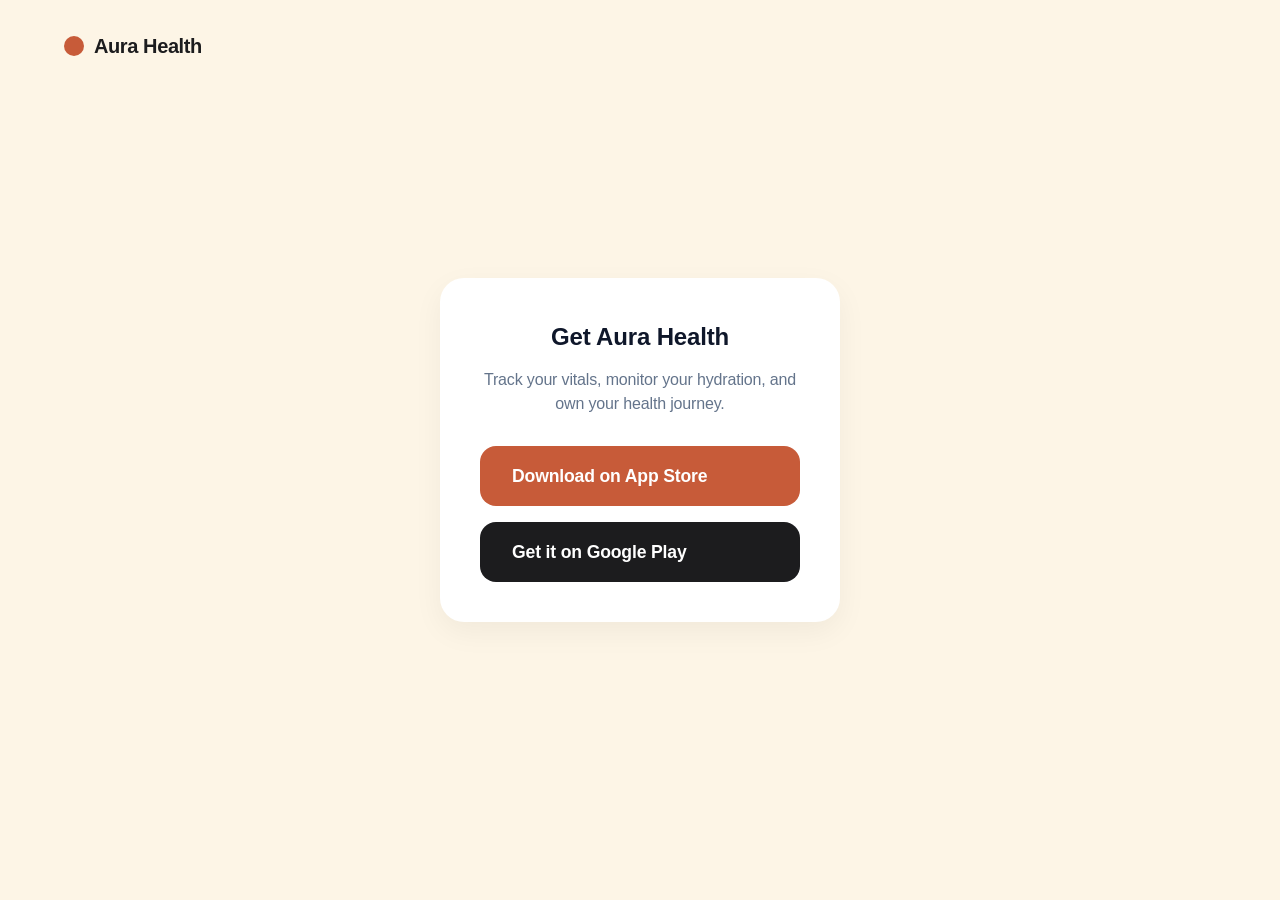
==== download/index.html @ fc2faf88 "Upgrade marketing homepage, add CSS mobile mockup, and implement smart redirection route - Restructu" ====
<!DOCTYPE html>
<html lang="en">
<head>
    <meta charset="UTF-8">
    <meta name="viewport" content="width=device-width, initial-scale=1.0">
    <title>Download Aura Health</title>
    <link rel="stylesheet" href="../index.css">
    <script>
      (function redirectBasedOnDevice() {
        const userAgent = navigator.userAgent || navigator.vendor || window.opera;
        const iosLink = "https://apps.apple.com/us/app/aura-fit-health/id6768627273"; // Replace with actual Apple ID
        const androidLink = "https://play.google.com/store/apps/details?id=com.synapsefitapp";

        if (/iPad|iPhone|iPod/.test(userAgent) && !window.MSStream) {
          window.location.replace(iosLink);
        } else if (/android/i.test(userAgent)) {
          window.location.replace(androidLink);
        }
      })();
    </script>
    <style>
        body { display: flex; justify-content: center; align-items: center; height: 100vh; background-color: #FDF5E6; font-family: 'Inter', sans-serif; margin: 0; }
        .download-card { background: white; padding: 40px; border-radius: 24px; box-shadow: 0 10px 30px rgba(0,0,0,0.05); text-align: center; max-width: 400px; }
        .download-card h1 { color: #0F172A; font-size: 24px; margin-bottom: 12px; }
        .download-card p { color: #64748B; margin-bottom: 30px; line-height: 1.5; }
        .btn-row { display: flex; flex-direction: column; gap: 16px; }
    </style>
</head>
<body>
    <div style="position: absolute; top: 30px; left: 5%;">
        <a href="../index.html" class="logo" style="text-decoration: none;">
            <div class="logo-circle"></div>
            Aura Health
        </a>
    </div>

    <div class="download-card">
        <h1>Get Aura Health</h1>
        <p>Track your vitals, monitor your hydration, and own your health journey.</p>
        <div class="btn-row">
            <a href="https://apps.apple.com/us/app/aura-fit-health/id6768627273" class="app-store-btn ios">Download on App Store</a>
            <a href="https://play.google.com/store/apps/details?id=com.synapsefitapp" class="app-store-btn android">Get it on Google Play</a>
        </div>
    </div>
</body>
</html>
---- index.css ----
:root {
    --color-terracotta: #C75B39; /* Warm terracotta brown */
    --color-peach: #F5C6AA; /* Soft peach neutral */
    --color-charcoal: #1C1C1E; /* Rich deep charcoal */
    --color-eucalyptus: #6B8E23; /* Eucalyptus green */
    --bg-color: #FDFBF7; /* Light subtle background */
    --text-color: var(--color-charcoal);
    --glass-bg: rgba(255, 255, 255, 0.45);
    --glass-border: rgba(255, 255, 255, 0.3);
    --shadow-subtle: 0 4px 20px rgba(0, 0, 0, 0.04);
    --font-family: 'Inter', -apple-system, BlinkMacSystemFont, "Segoe UI", Roboto, sans-serif;
    --accent-color: var(--color-terracotta);
}

* {
    margin: 0;
    padding: 0;
    box-sizing: border-box;
}

body {
    font-family: var(--font-family);
    background-color: var(--bg-color);
    color: var(--text-color);
    line-height: 1.6;
    display: flex;
    flex-direction: column;
    min-height: 100vh;
    -webkit-font-smoothing: antialiased;
    -moz-osx-font-smoothing: grayscale;
    letter-spacing: -0.01em;
}

.container {
    width: 100%;
    max-width: 1440px;
    margin: 0 auto;
    padding: 0 5%;
}

/* Header / Top Navigation */
.top-nav {
    position: absolute;
    top: 0;
    left: 0;
    width: 100%;
    padding: 24px 0;
    z-index: 100;
}

.nav-container {
    display: flex;
    align-items: center;
    justify-content: flex-start;
}

.logo {
    font-size: 1.25rem;
    font-weight: 800;
    color: var(--text-color);
    text-decoration: none;
    display: flex;
    align-items: center;
    gap: 10px;
    letter-spacing: -0.02em;
}

.logo-circle {
    width: 20px;
    height: 20px;
    border-radius: 50%;
    background-color: var(--accent-color);
}

/* Hero Section */
.hero-section {
    padding: 40px 0;
    background: radial-gradient(circle at top left, rgba(245, 198, 170, 0.15), transparent 40%),
                radial-gradient(circle at top right, rgba(199, 91, 57, 0.1), transparent 40%),
                radial-gradient(circle at bottom, rgba(245, 198, 170, 0.1), transparent 50%),
                var(--bg-color);
}

.hero-section .container {
    display: flex;
    flex-direction: row;
    align-items: center;
    justify-content: space-between;
    min-height: 60vh;
    gap: 40px;
    padding: 100px 5% 60px 5%;
}

.hero-text-col {
    flex: 1.2;
    max-width: 680px;
    text-align: left;
}

.hero-visual-col {
    flex: 0.8;
    display: flex;
    justify-content: flex-end;
    align-items: center;
}

.hero-section h1 {
    font-size: 4rem;
    font-weight: 800;
    line-height: 1.1;
    margin-bottom: 24px;
    letter-spacing: -0.03em;
    color: var(--color-charcoal);
}

.hero-section p {
    font-size: 1.25rem;
    color: #5C4A4A;
    margin-bottom: 40px;
    max-width: 580px;
    line-height: 1.7;
}

.cta-buttons {
    display: flex;
    gap: 20px;
    justify-content: flex-start;
    flex-wrap: wrap;
}

.app-store-btn {
    padding: 16px 32px;
    border-radius: 16px;
    font-weight: 600;
    text-decoration: none;
    transition: transform 0.2s, background-color 0.2s;
    font-size: 1.1rem;
    display: inline-flex;
    align-items: center;
    gap: 12px;
    color: #fff;
}

.app-store-btn.ios {
    background-color: var(--color-terracotta);
}

.app-store-btn.ios:hover {
    background-color: #B34B29;
    transform: translateY(-2px);
}

.app-store-btn.android {
    background-color: var(--color-charcoal);
}

.app-store-btn.android:hover {
    background-color: #2C2C2E;
    transform: translateY(-2px);
}

.store-icon {
    width: 24px;
    height: 24px;
}

/* CSS Device Mockup */
.css-device-frame {
    width: 300px;
    height: 600px;
    border-radius: 40px;
    border: 12px solid #1E293B;
    box-shadow: 0 25px 50px rgba(0,0,0,0.1);
    position: relative;
    background: #FAFAFA;
    overflow: hidden;
    display: flex;
    flex-direction: column;
}

.css-device-notch {
    position: absolute;
    top: 0;
    left: 50%;
    transform: translateX(-50%);
    width: 120px;
    height: 20px;
    border-bottom-left-radius: 16px;
    border-bottom-right-radius: 16px;
    background: #1E293B;
    z-index: 10;
}

.css-device-screen {
    flex: 1;
    padding: 40px 20px 20px 20px;
    background: #FDFBF7;
    display: flex;
    flex-direction: column;
    justify-content: space-between;
}

/* Dashboard Widget inside CSS Device */
.dashboard-greeting {
    font-size: 1.1rem;
    font-weight: 700;
    color: var(--color-charcoal);
    text-align: left;
    margin-top: 10px;
    margin-bottom: 20px;
}

.dashboard-goal-widget {
    position: relative;
    display: flex;
    flex-direction: column;
    align-items: center;
    justify-content: center;
    margin: 20px 0;
}

.progress-ring {
    transform: rotate(-90deg);
}

.progress-ring__circle {
    stroke-dashoffset: 0;
    transition: stroke-dashoffset 0.35s;
    transform-origin: 50% 50%;
}

.goal-text {
    position: absolute;
    top: 50%;
    left: 50%;
    transform: translate(-50%, -50%);
    text-align: center;
    display: flex;
    flex-direction: column;
    align-items: center;
}

.goal-percentage {
    font-size: 1.8rem;
    font-weight: 800;
    color: var(--color-charcoal);
    line-height: 1;
}

.goal-label {
    font-size: 0.6rem;
    font-weight: 700;
    color: var(--color-terracotta);
    margin-top: 4px;
    max-width: 90px;
    line-height: 1.2;
}

.dashboard-metrics {
    display: flex;
    flex-direction: column;
    gap: 12px;
    margin-bottom: 10px;
}

.metric-card {
    background: #ffffff;
    border: 1px solid #EAE2D9;
    padding: 12px 16px;
    border-radius: 16px;
    box-shadow: 0 4px 12px rgba(44, 30, 30, 0.03);
    display: flex;
    align-items: center;
    gap: 12px;
    text-align: left;
}

.metric-icon {
    font-size: 1.4rem;
}

.metric-info {
    display: flex;
    flex-direction: column;
}

.metric-title {
    font-weight: 700;
    font-size: 0.85rem;
    color: var(--color-charcoal);
}

.metric-subtitle {
    font-size: 0.7rem;
    color: #8C7B70;
}

/* Features Section */
.features-section {
    padding: 60px 0;
    background-color: #F9F5F2;
}

.section-title {
    text-align: center;
    font-size: 2.5rem;
    font-weight: 700;
    margin-bottom: 60px;
    letter-spacing: -0.03em;
    color: var(--color-charcoal);
}

.features-grid {
    display: grid;
    grid-template-columns: repeat(auto-fit, minmax(280px, 1fr));
    gap: 24px;
}

.feature-card {
    background: var(--glass-bg);
    backdrop-filter: blur(12px);
    -webkit-backdrop-filter: blur(12px);
    border: 1px solid var(--glass-border);
    padding: 30px;
    border-radius: 24px;
    box-shadow: var(--shadow-subtle);
    transition: transform 0.3s, box-shadow 0.3s;
    display: flex;
    flex-direction: column;
    align-items: flex-start;
    text-align: left;
}

.feature-card:hover {
    transform: translateY(-5px);
    box-shadow: 0 10px 30px rgba(0,0,0,0.05);
}

.card-image {
    width: 100%;
    height: 200px;
    object-fit: cover;
    border-radius: 16px;
    margin-bottom: 24px;
}

.feature-card h3 {
    font-size: 1.5rem;
    font-weight: 700;
    margin-bottom: 12px;
    letter-spacing: -0.02em;
    color: var(--color-charcoal);
}

.feature-card p {
    color: #5C4A4A;
    font-size: 1rem;
    line-height: 1.6;
    margin-bottom: 20px;
}

.widget {
    margin-top: auto;
    width: 100%;
    padding: 12px;
    background: rgba(255,255,255,0.6);
    border-radius: 12px;
    text-align: center;
    font-size: 0.9rem;
    color: #8C6D58;
    font-weight: 500;
    border: 1px dashed #D9C5B2;
}

/* Hero Network Section */
.hero-network {
    padding: 100px 0;
    background-color: #FDFBF7;
    border-top: 1px solid #EAE2D9;
}

.network-container {
    display: flex;
    align-items: center;
    justify-content: space-between;
    gap: 60px;
}

.network-content {
    flex: 1;
    max-width: 550px;
    text-align: left;
}

.network-title {
    font-size: 2.5rem;
    font-weight: 700;
    margin-bottom: 24px;
    letter-spacing: -0.03em;
    color: var(--color-charcoal);
}

.network-description {
    color: #5C4A4A;
    font-size: 1.1rem;
    line-height: 1.75;
}

.network-visual {
    flex: 1;
    display: flex;
    justify-content: center;
    align-items: center;
}

.network-card {
    background: var(--glass-bg);
    backdrop-filter: blur(12px);
    -webkit-backdrop-filter: blur(12px);
    border: 1px solid var(--glass-border);
    padding: 20px;
    border-radius: 32px;
    box-shadow: var(--shadow-subtle);
    max-width: 400px;
    width: 100%;
    aspect-ratio: 1 / 1;
    display: flex;
    justify-content: center;
    align-items: center;
}

.network-svg {
    width: 100%;
    height: 100%;
}

.pulse-glow {
    transform-origin: 200px 200px;
    animation: pulse 4s ease-in-out infinite;
}

@keyframes pulse {
    0% {
        transform: scale(0.95);
        opacity: 0.2;
    }
    50% {
        transform: scale(1.05);
        opacity: 0.4;
    }
    100% {
        transform: scale(0.95);
        opacity: 0.2;
    }
}

/* Footer */
footer {
    padding: 60px 0;
    background-color: var(--bg-color);
    border-top: 1px solid #EAE2D9;
    text-align: center;
}

.footer-links {
    display: flex;
    gap: 30px;
    justify-content: center;
    margin-bottom: 30px;
}

.footer-links a {
    color: #6C5D53;
    text-decoration: none;
    font-weight: 500;
    font-size: 0.95rem;
    transition: color 0.2s;
}

.footer-links a:hover {
    color: var(--text-color);
}

.copyright {
    color: #A39284;
    font-size: 0.9rem;
}

/* Responsive */
@media (max-width: 768px) {
    .hero-section .container {
        flex-direction: column;
        text-align: center;
        gap: 30px;
    }
    
    .hero-text-col {
        text-align: center;
        max-width: 100%;
    }
    
    .hero-section h1 {
        font-size: 2.8rem;
    }
    
    .hero-section p {
        margin-left: auto;
        margin-right: auto;
    }
    
    .cta-buttons {
        justify-content: center;
    }

    .hero-visual-col {
        justify-content: center;
        width: 100%;
        max-width: 450px;
    }
    
    .features-grid {
        grid-template-columns: 1fr;
    }

    .network-container {
        flex-direction: column;
        text-align: center;
        gap: 40px;
    }

    .network-content {
        max-width: 100%;
    }
}
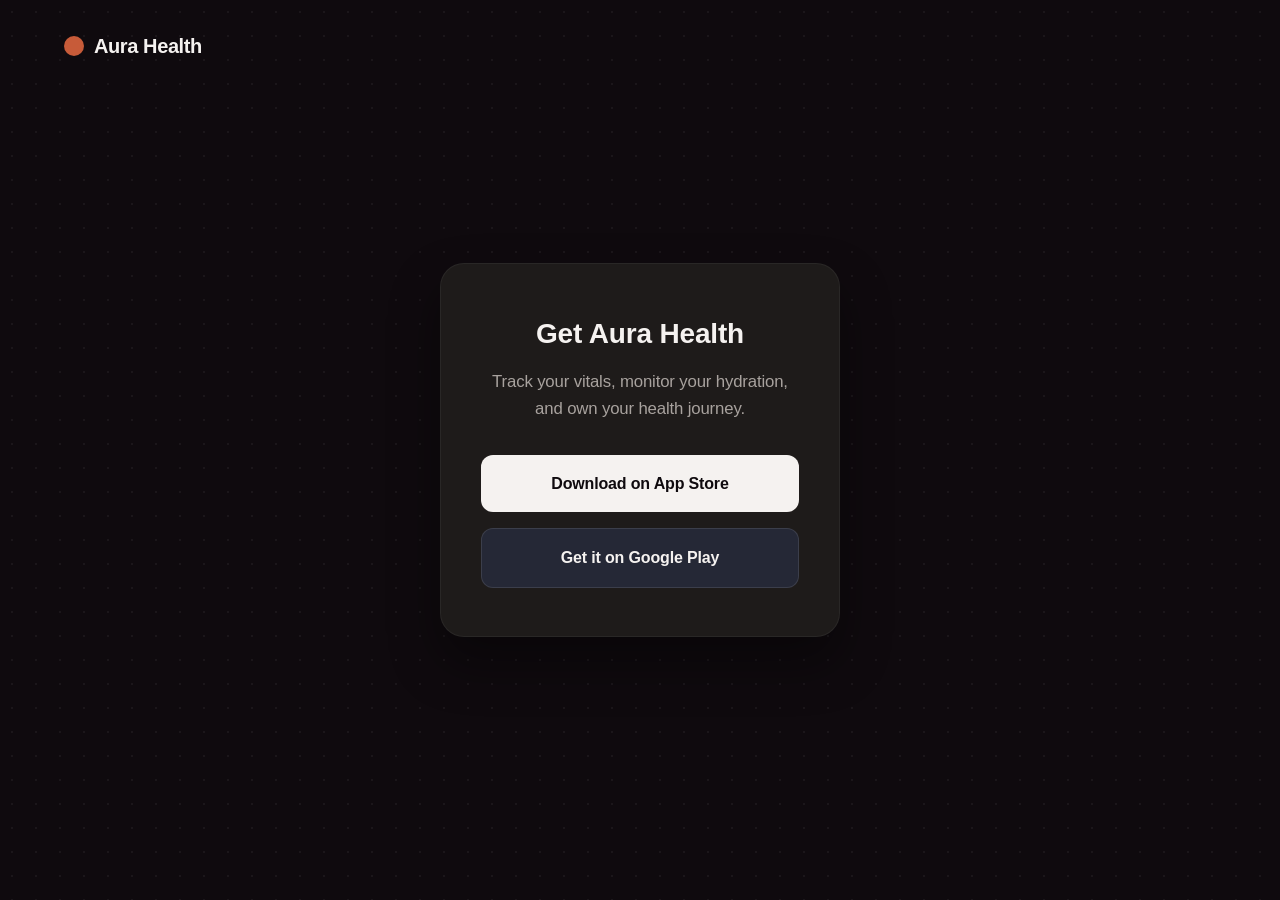
==== commit 60f18776: "design: overhaul landing page to premium dark bento & rebuild Aura Pulse - Transitioned visual styli" ====
--- a/download/index.html
+++ b/download/index.html
@@ -19,11 +19,67 @@
       })();
     </script>
     <style>
-        body { display: flex; justify-content: center; align-items: center; height: 100vh; background-color: #FDF5E6; font-family: 'Inter', sans-serif; margin: 0; }
-        .download-card { background: white; padding: 40px; border-radius: 24px; box-shadow: 0 10px 30px rgba(0,0,0,0.05); text-align: center; max-width: 400px; }
-        .download-card h1 { color: #0F172A; font-size: 24px; margin-bottom: 12px; }
-        .download-card p { color: #64748B; margin-bottom: 30px; line-height: 1.5; }
-        .btn-row { display: flex; flex-direction: column; gap: 16px; }
+      body { 
+        display: flex; 
+        justify-content: center; 
+        align-items: center; 
+        height: 100vh; 
+        background-color: #0F0A0E; 
+        background-image: radial-gradient(rgba(255, 255, 255, 0.05) 1px, transparent 1px);
+        background-size: 24px 24px;
+        font-family: 'Inter', sans-serif; 
+        margin: 0; 
+      }
+      .download-card { 
+        background: #1E1B1A; 
+        padding: 48px 40px; 
+        border-radius: 24px; 
+        box-shadow: 0 25px 50px rgba(0,0,0,0.4); 
+        border: 1px solid rgba(255,255,255,0.05);
+        text-align: center; 
+        max-width: 400px; 
+      }
+      .download-card h1 { 
+        color: #F5F2F0; 
+        font-size: 28px; 
+        margin-bottom: 12px; 
+        margin-top: 0;
+      }
+      .download-card p { 
+        color: #A8A29E; 
+        margin-bottom: 32px; 
+        line-height: 1.6; 
+        font-size: 1.05rem;
+      }
+      .btn-row { 
+        display: flex; 
+        flex-direction: column; 
+        gap: 16px; 
+      }
+      .app-store-btn {
+        display: inline-flex;
+        align-items: center;
+        justify-content: center;
+        gap: 10px;
+        padding: 16px 24px;
+        border-radius: 12px;
+        text-decoration: none;
+        font-weight: 600;
+        font-size: 1rem;
+        transition: opacity 0.2s, transform 0.2s;
+      }
+      .app-store-btn:hover {
+        transform: translateY(-2px);
+      }
+      .app-store-btn.ios {
+        background: #F5F2F0;
+        color: #0F0A0E;
+      }
+      .app-store-btn.android {
+        background: #252836;
+        color: #F5F2F0;
+        border: 1px solid rgba(255,255,255,0.1);
+      }
     </style>
 </head>
 <body>
--- a/index.css
+++ b/index.css
@@ -1,15 +1,19 @@
 :root {
     --color-terracotta: #C75B39; /* Warm terracotta brown */
     --color-peach: #F5C6AA; /* Soft peach neutral */
-    --color-charcoal: #1C1C1E; /* Rich deep charcoal */
-    --color-eucalyptus: #6B8E23; /* Eucalyptus green */
-    --bg-color: #FDFBF7; /* Light subtle background */
-    --text-color: var(--color-charcoal);
-    --glass-bg: rgba(255, 255, 255, 0.45);
-    --glass-border: rgba(255, 255, 255, 0.3);
-    --shadow-subtle: 0 4px 20px rgba(0, 0, 0, 0.04);
+    --color-charcoal: #F5F2F0; /* Crisp off-white */
+    --color-eucalyptus: #8FBC8F; /* Eucalyptus light green */
+    --bg-color: #151312; /* Rich dark espresso/slate */
+    --text-color: #F5F2F0;
+    --glass-bg: #1E1B1A;
+    --glass-border: rgba(255, 255, 255, 0.05);
+    --shadow-subtle: 0 4px 20px rgba(0, 0, 0, 0.02);
     --font-family: 'Inter', -apple-system, BlinkMacSystemFont, "Segoe UI", Roboto, sans-serif;
     --accent-color: var(--color-terracotta);
+}
+
+p {
+    color: #A8A29E;
 }
 
 * {
@@ -74,10 +78,10 @@
 
 /* Hero Section */
 .hero-section {
-    padding: 40px 0;
-    background: radial-gradient(circle at top left, rgba(245, 198, 170, 0.15), transparent 40%),
-                radial-gradient(circle at top right, rgba(199, 91, 57, 0.1), transparent 40%),
-                radial-gradient(circle at bottom, rgba(245, 198, 170, 0.1), transparent 50%),
+    padding: 30px 0;
+    background: radial-gradient(circle at top left, rgba(199, 91, 57, 0.04), transparent 40%),
+                radial-gradient(circle at top right, rgba(199, 91, 57, 0.05), transparent 45%),
+                radial-gradient(circle at bottom, rgba(199, 91, 57, 0.02), transparent 50%),
                 var(--bg-color);
 }
 
@@ -86,9 +90,9 @@
     flex-direction: row;
     align-items: center;
     justify-content: space-between;
-    min-height: 60vh;
+    min-height: 55vh;
     gap: 40px;
-    padding: 100px 5% 60px 5%;
+    padding: 80px 5% 40px 5%;
 }
 
 .hero-text-col {
@@ -115,7 +119,7 @@
 
 .hero-section p {
     font-size: 1.25rem;
-    color: #5C4A4A;
+    color: #A8A29E;
     margin-bottom: 40px;
     max-width: 580px;
     line-height: 1.7;
@@ -151,11 +155,11 @@
 }
 
 .app-store-btn.android {
-    background-color: var(--color-charcoal);
+    background-color: #2A2625;
 }
 
 .app-store-btn.android:hover {
-    background-color: #2C2C2E;
+    background-color: #3D3735;
     transform: translateY(-2px);
 }
 
@@ -169,10 +173,10 @@
     width: 300px;
     height: 600px;
     border-radius: 40px;
-    border: 12px solid #1E293B;
-    box-shadow: 0 25px 50px rgba(0,0,0,0.1);
+    border: 12px solid #2A2625;
+    box-shadow: 0 25px 50px rgba(0,0,0,0.3);
     position: relative;
-    background: #FAFAFA;
+    background: #1E1B1A;
     overflow: hidden;
     display: flex;
     flex-direction: column;
@@ -187,14 +191,14 @@
     height: 20px;
     border-bottom-left-radius: 16px;
     border-bottom-right-radius: 16px;
-    background: #1E293B;
+    background: #2A2625;
     z-index: 10;
 }
 
 .css-device-screen {
     flex: 1;
     padding: 40px 20px 20px 20px;
-    background: #FDFBF7;
+    background: #151312;
     display: flex;
     flex-direction: column;
     justify-content: space-between;
@@ -264,11 +268,11 @@
 }
 
 .metric-card {
-    background: #ffffff;
-    border: 1px solid #EAE2D9;
+    background: #1E1B1A;
+    border: 1px solid rgba(255, 255, 255, 0.05);
     padding: 12px 16px;
     border-radius: 16px;
-    box-shadow: 0 4px 12px rgba(44, 30, 30, 0.03);
+    box-shadow: none;
     display: flex;
     align-items: center;
     gap: 12px;
@@ -297,55 +301,75 @@
 
 /* Features Section */
 .features-section {
-    padding: 60px 0;
-    background-color: #F9F5F2;
+    padding: 40px 0;
+    background-color: #0D0C0B;
+}
+
+.section-header {
+    text-align: center;
+    margin-bottom: 40px;
+    display: flex;
+    flex-direction: column;
+    align-items: center;
 }
 
 .section-title {
-    text-align: center;
     font-size: 2.5rem;
     font-weight: 700;
-    margin-bottom: 60px;
+    margin-top: 8px;
+    margin-bottom: 0;
     letter-spacing: -0.03em;
     color: var(--color-charcoal);
 }
 
 .features-grid {
     display: grid;
-    grid-template-columns: repeat(auto-fit, minmax(280px, 1fr));
-    gap: 24px;
+    grid-template-columns: repeat(3, 1fr);
+    gap: 20px;
 }
 
 .feature-card {
-    background: var(--glass-bg);
-    backdrop-filter: blur(12px);
-    -webkit-backdrop-filter: blur(12px);
-    border: 1px solid var(--glass-border);
-    padding: 30px;
+    background: #1E1B1A;
+    border: 1px solid rgba(255, 255, 255, 0.05);
+    padding: 24px;
     border-radius: 24px;
-    box-shadow: var(--shadow-subtle);
-    transition: transform 0.3s, box-shadow 0.3s;
-    display: flex;
-    flex-direction: column;
-    align-items: flex-start;
+    box-shadow: none;
+    transition: transform 0.2s, border-color 0.2s;
     text-align: left;
+    display: flex;
+    flex-direction: column;
 }
 
 .feature-card:hover {
-    transform: translateY(-5px);
-    box-shadow: 0 10px 30px rgba(0,0,0,0.05);
-}
-
-.card-image {
+    transform: translateY(-4px);
+    border-color: rgba(199, 91, 57, 0.25);
+}
+
+.card-img-wrapper {
     width: 100%;
-    height: 200px;
+    height: 180px;
+    overflow: hidden;
+    border-radius: 16px 16px 0 0;
+    margin-bottom: 20px;
+}
+
+.card-img-wrapper img {
+    width: 100%;
+    height: 100%;
     object-fit: cover;
-    border-radius: 16px;
-    margin-bottom: 24px;
+    object-position: center;
+}
+
+.bento-wide {
+    grid-column: span 2;
+}
+
+.bento-standard {
+    grid-column: span 1;
 }
 
 .feature-card h3 {
-    font-size: 1.5rem;
+    font-size: 1.35rem;
     font-weight: 700;
     margin-bottom: 12px;
     letter-spacing: -0.02em;
@@ -353,113 +377,360 @@
 }
 
 .feature-card p {
-    color: #5C4A4A;
-    font-size: 1rem;
+    color: #A8A29E;
+    font-size: 0.95rem;
     line-height: 1.6;
+    margin-bottom: 0;
+}
+
+/* Blood Network Section */
+.blood-network-section {
+  background-color: #121115; /* Premium deep dark purple-charcoal */
+  padding: 80px 5%;
+  color: #FFFFFF;
+  border-top: 1px solid rgba(255, 255, 255, 0.05);
+}
+.network-container {
+  display: flex;
+  flex-direction: row;
+  align-items: center;
+  justify-content: space-between;
+  gap: 60px;
+  max-width: 1200px;
+  margin: 0 auto;
+}
+.network-content {
+  flex: 1;
+  max-width: 520px;
+}
+.pill-badge-rose {
+  display: inline-flex;
+  align-items: center;
+  gap: 8px;
+  background: rgba(255, 94, 126, 0.12);
+  color: #FF5E7E;
+  padding: 6px 14px;
+  border-radius: 20px;
+  font-size: 11px;
+  font-weight: 700;
+  letter-spacing: 1px;
+  margin-bottom: 24px;
+  text-transform: uppercase;
+}
+.network-title {
+  font-size: 2.5rem;
+  line-height: 1.2;
+  margin-bottom: 16px;
+  color: #FFFFFF;
+  font-weight: 800;
+}
+.network-title span {
+  color: #FF5E7E;
+}
+.network-desc {
+  color: #A8A29E;
+  font-size: 1.05rem;
+  line-height: 1.6;
+  margin-bottom: 32px;
+}
+.network-feature-list {
+  list-style: none;
+  padding: 0;
+  margin: 0 0 35px 0;
+  display: flex;
+  flex-direction: column;
+  gap: 20px;
+}
+.network-feature-list li {
+  display: flex;
+  align-items: center;
+  gap: 16px;
+  color: #D1D5DB;
+  font-size: 0.95rem;
+}
+.network-feature-list li strong {
+  color: #FFFFFF;
+}
+.icon-box-rose {
+  background: rgba(255, 94, 126, 0.12);
+  color: #FF5E7E;
+  width: 36px;
+  height: 36px;
+  border-radius: 10px;
+  display: flex;
+  align-items: center;
+  justify-content: center;
+  flex-shrink: 0;
+}
+.network-cta-row {
+  display: flex;
+  gap: 16px;
+  flex-wrap: wrap;
+}
+.btn-primary-rose {
+  background: #FF5E7E;
+  color: #FFFFFF;
+  border: none;
+  padding: 14px 24px;
+  border-radius: 12px;
+  font-size: 0.95rem;
+  font-weight: 600;
+  display: inline-flex;
+  align-items: center;
+  gap: 8px;
+  cursor: pointer;
+  box-shadow: 0 8px 24px rgba(255, 94, 126, 0.25);
+  transition: opacity 0.2s, transform 0.2s;
+}
+.btn-primary-rose:hover {
+  opacity: 0.9;
+  transform: translateY(-1px);
+}
+.btn-secondary-rose {
+  background: transparent;
+  color: #FF5E7E;
+  border: 1px solid rgba(255, 94, 126, 0.3);
+  padding: 14px 24px;
+  border-radius: 12px;
+  font-size: 0.95rem;
+  font-weight: 600;
+  display: inline-flex;
+  align-items: center;
+  gap: 8px;
+  cursor: pointer;
+  transition: background-color 0.2s, transform 0.2s;
+}
+.btn-secondary-rose:hover {
+  background: rgba(255, 94, 126, 0.05);
+  transform: translateY(-1px);
+}
+
+/* Mock UI Card */
+.network-visual {
+  flex: 0.8;
+  display: flex;
+  justify-content: flex-end;
+}
+.mock-ui-card {
+  width: 100%;
+  max-width: 400px;
+  background: #1B181E; /* matches purple-charcoal vibe */
+  border-radius: 24px;
+  overflow: hidden;
+  box-shadow: 0 25px 50px rgba(0,0,0,0.4);
+  border: 1px solid rgba(255,255,255,0.03);
+}
+.mock-card-header {
+  background: #FF5E7E;
+  padding: 24px;
+}
+.mock-card-header h3 {
+  margin: 0 0 4px 0;
+  font-size: 1.25rem;
+  color: #FFFFFF;
+  font-weight: 800;
+}
+.mock-card-header p {
+  margin: 0;
+  font-size: 0.85rem;
+  color: rgba(255,255,255,0.85);
+}
+.mock-card-body {
+  padding: 24px;
+}
+.mock-impact-stat {
+  display: flex;
+  align-items: center;
+  gap: 16px;
+  background: #25212A;
+  padding: 16px;
+  border-radius: 16px;
+  margin-bottom: 20px;
+  border: 1px solid rgba(255, 94, 126, 0.15);
+}
+.impact-number {
+  font-size: 2.2rem;
+  font-weight: 800;
+  color: #FF5E7E;
+  line-height: 1;
+}
+.impact-label {
+  display: flex;
+  flex-direction: column;
+  text-align: left;
+}
+.impact-label strong {
+  font-size: 0.95rem;
+  color: #F5F2F0;
+}
+.impact-label span {
+  font-size: 0.75rem;
+  color: #8C7B70;
+}
+.mock-list-item {
+  background: #25212A;
+  border-radius: 12px;
+  padding: 12px;
+  display: flex;
+  align-items: center;
+  gap: 12px;
+  margin-bottom: 12px;
+}
+.mock-list-item:nth-child(4) {
+  margin-bottom: 20px;
+}
+.mock-avatar {
+  width: 40px;
+  height: 40px;
+  border-radius: 50%;
+  background: rgba(255, 94, 126, 0.1);
+  color: #FF5E7E;
+  display: flex;
+  align-items: center;
+  justify-content: center;
+  font-size: 0.85rem;
+  font-weight: 700;
+}
+.mock-info {
+  flex: 1;
+  text-align: left;
+}
+.mock-info h4 {
+  margin: 0 0 2px 0;
+  font-size: 0.95rem;
+  color: #F5F2F0;
+}
+.mock-info p {
+  margin: 0;
+  font-size: 0.75rem;
+  color: #8C7B70;
+}
+.mock-badge {
+  padding: 4px 10px;
+  border-radius: 12px;
+  font-size: 0.7rem;
+  font-weight: 600;
+}
+.badge-green {
+  background: rgba(16, 185, 129, 0.1);
+  color: #10B981;
+  border: 1px solid rgba(16, 185, 129, 0.2);
+}
+.badge-red {
+  background: rgba(239, 68, 68, 0.1);
+  color: #EF4444;
+  border: 1px solid rgba(239, 68, 68, 0.2);
+}
+.badge-purple {
+  background: rgba(167, 139, 250, 0.1);
+  color: #A78BFA;
+  border: 1px solid rgba(167, 139, 250, 0.2);
+}
+.mock-footer-quote {
+  font-size: 0.85rem;
+  font-style: italic;
+  color: #FF5E7E;
+  text-align: center;
+  margin-top: 18px;
+  opacity: 0.85;
+}
+
+@media (max-width: 900px) {
+  .network-container {
+    flex-direction: column;
+    gap: 40px;
+  }
+  .network-content, .network-visual {
+    width: 100%;
+    max-width: 100%;
+  }
+  .network-visual {
+    justify-content: center;
+  }
+}
+
+/* Lists styling */
+.hero-feature-list {
+    display: flex;
+    flex-direction: column;
+    gap: 16px;
+    margin-top: 20px;
+    margin-bottom: 35px;
+    list-style: none;
+    padding: 0;
+}
+
+.hero-feature-list li {
+    display: flex;
+    align-items: center;
+    gap: 12px;
+    font-size: 15px;
+    color: #A8A29E;
+    font-weight: 500;
+}
+
+.list-icon {
+    font-size: 1.25rem;
+    display: flex;
+    align-items: center;
+    justify-content: center;
+}
+
+/* Pill badge styling */
+.pill-badge {
+    display: inline-flex;
+    align-items: center;
+    gap: 6px;
+    padding: 6px 14px;
+    border-radius: 20px;
+    font-size: 12px;
+    font-weight: 600;
+    text-transform: uppercase;
+    letter-spacing: 0.5px;
+    background: #2A2625;
+    color: #D6CFC9;
+}
+
+.pill-badge svg {
+    width: 12px;
+    height: 12px;
+}
+
+/* Footer */
+.site-footer {
+    background-color: #0D0C0B;
+    padding: 60px 5% 40px;
+    border-top: 1px solid rgba(255, 255, 255, 0.05);
+    text-align: center;
+}
+
+.footer-cta {
+    margin-bottom: 40px;
+}
+
+.footer-cta h2 {
+    font-size: 2.2rem;
+    font-weight: 800;
+    color: #F5F2F0;
     margin-bottom: 20px;
-}
-
-.widget {
-    margin-top: auto;
-    width: 100%;
-    padding: 12px;
-    background: rgba(255,255,255,0.6);
-    border-radius: 12px;
-    text-align: center;
-    font-size: 0.9rem;
-    color: #8C6D58;
-    font-weight: 500;
-    border: 1px dashed #D9C5B2;
-}
-
-/* Hero Network Section */
-.hero-network {
-    padding: 100px 0;
-    background-color: #FDFBF7;
-    border-top: 1px solid #EAE2D9;
-}
-
-.network-container {
-    display: flex;
-    align-items: center;
-    justify-content: space-between;
-    gap: 60px;
-}
-
-.network-content {
-    flex: 1;
-    max-width: 550px;
-    text-align: left;
-}
-
-.network-title {
-    font-size: 2.5rem;
+    letter-spacing: -0.02em;
+}
+
+.footer-btn {
+    display: inline-block;
+    padding: 16px 36px;
+    background-color: var(--color-terracotta);
+    color: #fff;
     font-weight: 700;
-    margin-bottom: 24px;
-    letter-spacing: -0.03em;
-    color: var(--color-charcoal);
-}
-
-.network-description {
-    color: #5C4A4A;
+    text-decoration: none;
+    border-radius: 16px;
     font-size: 1.1rem;
-    line-height: 1.75;
-}
-
-.network-visual {
-    flex: 1;
-    display: flex;
-    justify-content: center;
-    align-items: center;
-}
-
-.network-card {
-    background: var(--glass-bg);
-    backdrop-filter: blur(12px);
-    -webkit-backdrop-filter: blur(12px);
-    border: 1px solid var(--glass-border);
-    padding: 20px;
-    border-radius: 32px;
-    box-shadow: var(--shadow-subtle);
-    max-width: 400px;
-    width: 100%;
-    aspect-ratio: 1 / 1;
-    display: flex;
-    justify-content: center;
-    align-items: center;
-}
-
-.network-svg {
-    width: 100%;
-    height: 100%;
-}
-
-.pulse-glow {
-    transform-origin: 200px 200px;
-    animation: pulse 4s ease-in-out infinite;
-}
-
-@keyframes pulse {
-    0% {
-        transform: scale(0.95);
-        opacity: 0.2;
-    }
-    50% {
-        transform: scale(1.05);
-        opacity: 0.4;
-    }
-    100% {
-        transform: scale(0.95);
-        opacity: 0.2;
-    }
-}
-
-/* Footer */
-footer {
-    padding: 60px 0;
-    background-color: var(--bg-color);
-    border-top: 1px solid #EAE2D9;
-    text-align: center;
+    transition: transform 0.2s, background-color 0.2s;
+}
+
+.footer-btn:hover {
+    background-color: #B34B29;
+    transform: translateY(-2px);
 }
 
 .footer-links {
@@ -470,7 +741,7 @@
 }
 
 .footer-links a {
-    color: #6C5D53;
+    color: #8C7B70;
     text-decoration: none;
     font-weight: 500;
     font-size: 0.95rem;
@@ -482,8 +753,52 @@
 }
 
 .copyright {
-    color: #A39284;
+    color: #6C5D53;
     font-size: 0.9rem;
+}
+
+/* Bento Micro-Interactions */
+.interactive-bento {
+  transition: transform 0.4s cubic-bezier(0.16, 1, 0.3, 1), border-color 0.4s, box-shadow 0.4s;
+  cursor: pointer;
+  display: flex;
+  flex-direction: column;
+  justify-content: space-between;
+}
+
+.interactive-bento:hover {
+  transform: translateY(-6px);
+  border-color: rgba(255, 255, 255, 0.15);
+  box-shadow: 0 20px 40px rgba(0, 0, 0, 0.3);
+}
+
+.icon-header {
+  display: flex;
+  align-items: center;
+  gap: 10px;
+  margin-bottom: 12px;
+}
+
+.icon-header h3 {
+  margin: 0;
+  font-size: 1.25rem;
+}
+
+.section-header {
+  text-align: center;
+  margin-bottom: 48px;
+}
+
+.section-subtitle {
+  color: #A8A29E;
+  font-size: 1.1rem;
+  margin-top: 8px;
+}
+
+@media (min-width: 992px) {
+  .wide-bento {
+    grid-column: span 2;
+  }
 }
 
 /* Responsive */
@@ -497,6 +812,9 @@
     .hero-text-col {
         text-align: center;
         max-width: 100%;
+        display: flex;
+        flex-direction: column;
+        align-items: center;
     }
     
     .hero-section h1 {
@@ -507,6 +825,10 @@
         margin-left: auto;
         margin-right: auto;
     }
+
+    .hero-feature-list {
+        align-items: center;
+    }
     
     .cta-buttons {
         justify-content: center;
@@ -520,6 +842,11 @@
     
     .features-grid {
         grid-template-columns: 1fr;
+        gap: 20px;
+    }
+
+    .bento-wide, .wide-bento {
+        grid-column: span 1;
     }
 
     .network-container {
@@ -528,7 +855,64 @@
         gap: 40px;
     }
 
-    .network-content {
+    .network-info-col {
         max-width: 100%;
-    }
-}
+        display: flex;
+        flex-direction: column;
+        align-items: center;
+    }
+
+    .network-feature-list {
+        align-items: center;
+    }
+
+    .network-visual-col {
+        justify-content: center;
+        width: 100%;
+    }
+}
+
+/* Vision & Mission Section */
+.vision-mission-section {
+  background-color: #0F0A0E;
+  /* Subtle dot grid pattern */
+  background-image: radial-gradient(rgba(255, 255, 255, 0.05) 1px, transparent 1px);
+  background-size: 24px 24px;
+  padding: 80px 5%;
+  border-top: 1px solid rgba(255, 255, 255, 0.05);
+}
+.vm-container {
+  display: grid;
+  grid-template-columns: repeat(auto-fit, minmax(320px, 1fr));
+  gap: 32px;
+  max-width: 1000px;
+  margin: 0 auto;
+}
+.vm-card {
+  background: #1E1B1A;
+  border-radius: 20px;
+  padding: 40px;
+  border: 1px solid rgba(255, 255, 255, 0.05);
+  box-shadow: 0 10px 30px rgba(0, 0, 0, 0.2);
+}
+.badge-blue {
+  background: rgba(56, 189, 248, 0.15);
+  color: #38BDF8;
+  margin-bottom: 24px;
+}
+.badge-green {
+  background: rgba(52, 211, 153, 0.15);
+  color: #34D399;
+  margin-bottom: 24px;
+}
+.vm-title {
+  font-size: 1.75rem;
+  color: #F5F2F0;
+  line-height: 1.3;
+  margin-bottom: 16px;
+}
+.vm-desc {
+  color: #A8A29E;
+  font-size: 1.05rem;
+  line-height: 1.6;
+}
